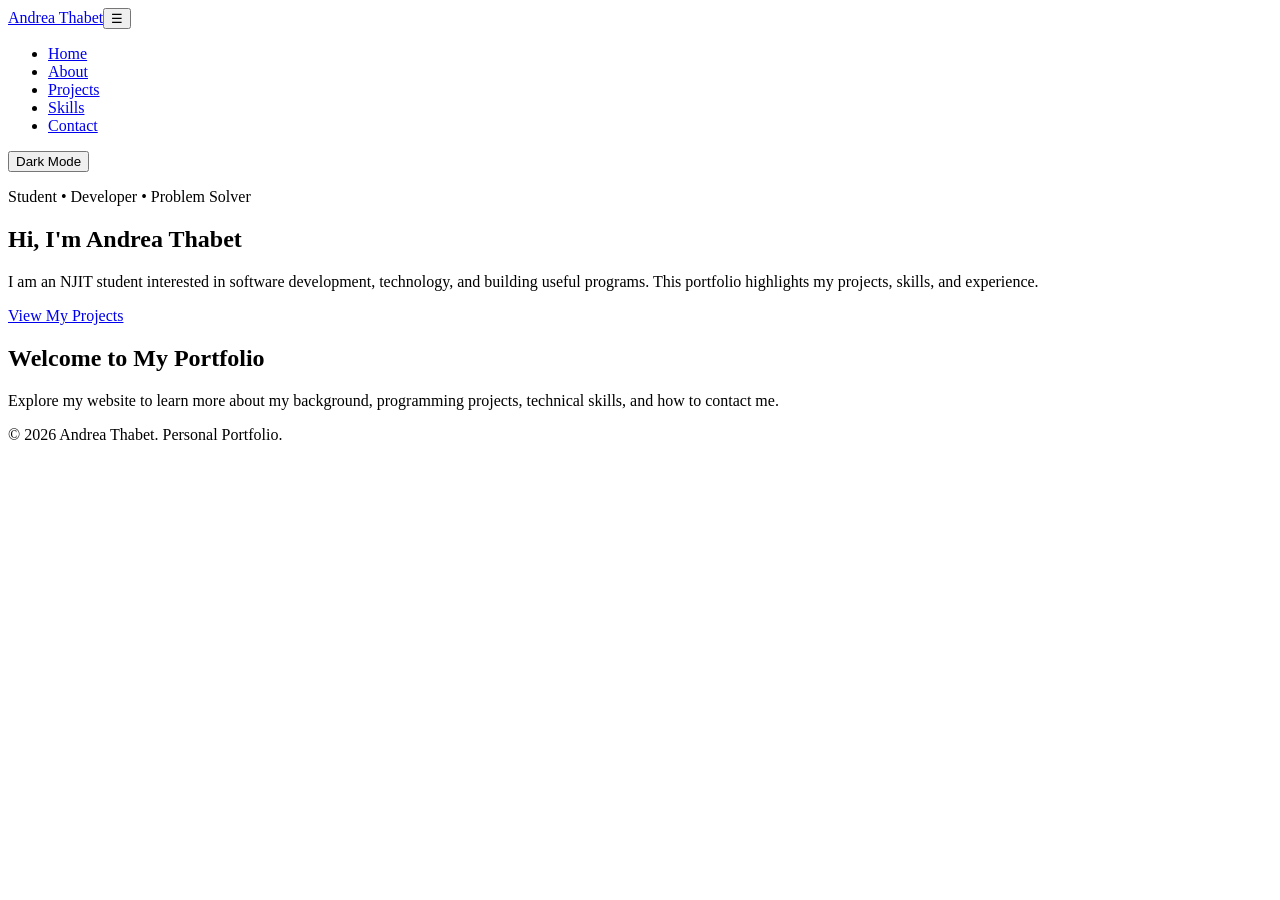
==== index.html @ d299935b "Add portfolio website files" ====
<!DOCTYPE html>
<html lang="en">
<head><meta charset="UTF-8"><meta name="viewport" content="width=device-width, initial-scale=1.0"><meta name="description" content="Andrea Thabet personal portfolio"><title>Andrea Thabet | Home</title><link rel="stylesheet" href="css/style.css"></head>
<body>
<header><nav class="navbar" aria-label="Main navigation"><a class="logo" href="index.html">Andrea Thabet</a><button class="menu-toggle" aria-label="Open navigation menu" aria-expanded="false">☰</button><ul class="nav-links"><li><a class="active" href="index.html">Home</a></li><li><a href="about.html">About</a></li><li><a href="projects.html">Projects</a></li><li><a href="skills.html">Skills</a></li><li><a href="contact.html">Contact</a></li></ul><button id="themeButton" class="theme-button" type="button">Dark Mode</button></nav></header>
<main><section class="hero"><div><p class="eyebrow">Student • Developer • Problem Solver</p><h1>Hi, I'm Andrea Thabet</h1><p>I am an NJIT student interested in software development, technology, and building useful programs. This portfolio highlights my projects, skills, and experience.</p><a class="button" href="projects.html">View My Projects</a></div></section><section class="section"><h2>Welcome to My Portfolio</h2><p>Explore my website to learn more about my background, programming projects, technical skills, and how to contact me.</p></section></main>
<footer><p>&copy; 2026 Andrea Thabet. Personal Portfolio.</p></footer><script src="js/script.js"></script></body></html>
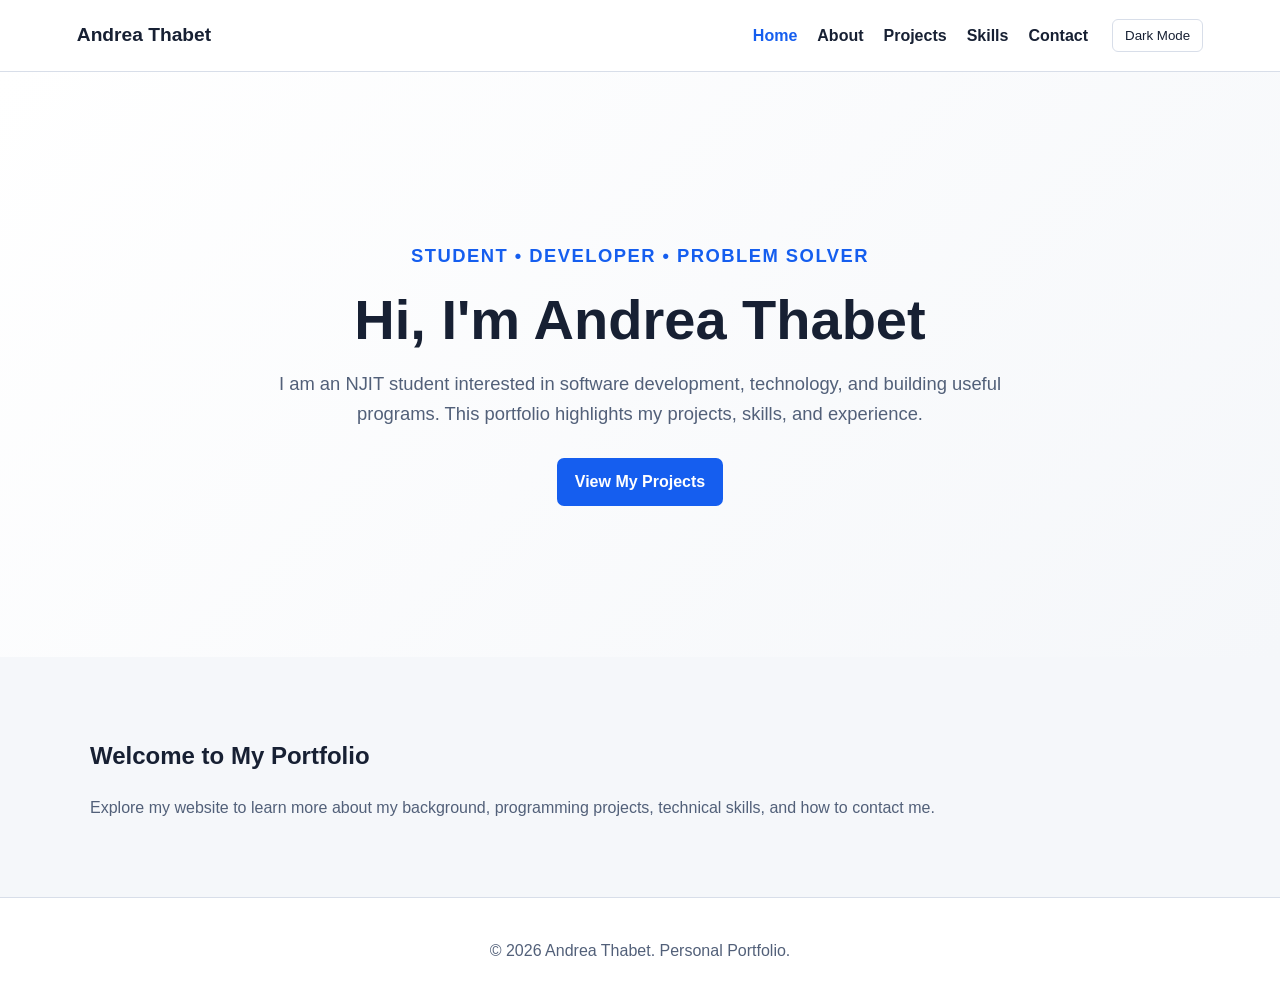
==== commit 9e9e85d2: "Update index.html" ====
--- a/index.html
+++ b/index.html
@@ -1,7 +1,91 @@
 <!DOCTYPE html>
 <html lang="en">
-<head><meta charset="UTF-8"><meta name="viewport" content="width=device-width, initial-scale=1.0"><meta name="description" content="Andrea Thabet personal portfolio"><title>Andrea Thabet | Home</title><link rel="stylesheet" href="css/style.css"></head>
+
+<head>
+    <meta charset="UTF-8">
+    <meta name="viewport" content="width=device-width, initial-scale=1.0">
+    <meta name="description" content="Andrea Thabet personal portfolio">
+    <title>Andrea Thabet | Home</title>
+
+    <link rel="stylesheet" href="style.css">
+</head>
+
 <body>
-<header><nav class="navbar" aria-label="Main navigation"><a class="logo" href="index.html">Andrea Thabet</a><button class="menu-toggle" aria-label="Open navigation menu" aria-expanded="false">☰</button><ul class="nav-links"><li><a class="active" href="index.html">Home</a></li><li><a href="about.html">About</a></li><li><a href="projects.html">Projects</a></li><li><a href="skills.html">Skills</a></li><li><a href="contact.html">Contact</a></li></ul><button id="themeButton" class="theme-button" type="button">Dark Mode</button></nav></header>
-<main><section class="hero"><div><p class="eyebrow">Student • Developer • Problem Solver</p><h1>Hi, I'm Andrea Thabet</h1><p>I am an NJIT student interested in software development, technology, and building useful programs. This portfolio highlights my projects, skills, and experience.</p><a class="button" href="projects.html">View My Projects</a></div></section><section class="section"><h2>Welcome to My Portfolio</h2><p>Explore my website to learn more about my background, programming projects, technical skills, and how to contact me.</p></section></main>
-<footer><p>&copy; 2026 Andrea Thabet. Personal Portfolio.</p></footer><script src="js/script.js"></script></body></html>
+
+<header>
+    <nav class="navbar" aria-label="Main navigation">
+
+        <a class="logo" href="index.html">Andrea Thabet</a>
+
+        <button class="menu-toggle"
+                aria-label="Open navigation menu"
+                aria-expanded="false">
+            ☰
+        </button>
+
+        <ul class="nav-links">
+            <li><a class="active" href="index.html">Home</a></li>
+            <li><a href="about.html">About</a></li>
+            <li><a href="projects.html">Projects</a></li>
+            <li><a href="skills.html">Skills</a></li>
+            <li><a href="contact.html">Contact</a></li>
+        </ul>
+
+        <button id="themeButton"
+                class="theme-button"
+                type="button">
+            Dark Mode
+        </button>
+
+    </nav>
+</header>
+
+
+<main>
+
+    <section class="hero">
+        <div>
+
+            <p class="eyebrow">
+                Student • Developer • Problem Solver
+            </p>
+
+            <h1>Hi, I'm Andrea Thabet</h1>
+
+            <p>
+                I am an NJIT student interested in software development,
+                technology, and building useful programs. This portfolio
+                highlights my projects, skills, and experience.
+            </p>
+
+            <a class="button" href="projects.html">
+                View My Projects
+            </a>
+
+        </div>
+    </section>
+
+
+    <section class="section">
+
+        <h2>Welcome to My Portfolio</h2>
+
+        <p>
+            Explore my website to learn more about my background,
+            programming projects, technical skills, and how to contact me.
+        </p>
+
+    </section>
+
+</main>
+
+
+<footer>
+    <p>&copy; 2026 Andrea Thabet. Personal Portfolio.</p>
+</footer>
+
+
+<script src="script.js"></script>
+
+</body>
+</html>
--- a/style.css
+++ b/style.css
@@ -0,0 +1,3 @@
+:root{--bg:#f5f7fa;--surface:#fff;--text:#172033;--muted:#526079;--accent:#155eef;--accent-dark:#0d47bd;--border:#d8dee9;--shadow:0 8px 24px rgba(0,0,0,.08)}
+*{box-sizing:border-box}html{scroll-behavior:smooth}body{margin:0;font-family:Arial,Helvetica,sans-serif;background:var(--bg);color:var(--text);line-height:1.6}body.dark{--bg:#101522;--surface:#1b2233;--text:#f4f7fb;--muted:#c5cede;--accent:#78a9ff;--accent-dark:#a9c7ff;--border:#3b465c;--shadow:0 8px 24px rgba(0,0,0,.3)}a{color:var(--accent)}a:focus-visible,button:focus-visible,input:focus-visible,textarea:focus-visible{outline:3px solid var(--accent);outline-offset:3px}.navbar{min-height:72px;padding:0 6%;display:flex;align-items:center;gap:24px;background:var(--surface);border-bottom:1px solid var(--border)}.logo{font-size:1.2rem;font-weight:700;text-decoration:none;color:var(--text);margin-right:auto}.nav-links{display:flex;gap:20px;list-style:none;margin:0;padding:0}.nav-links a{text-decoration:none;color:var(--text);font-weight:600}.nav-links a:hover,.nav-links a.active{color:var(--accent)}.menu-toggle{display:none;background:transparent;border:1px solid var(--border);color:var(--text);font-size:1.5rem;padding:5px 10px;border-radius:6px}.theme-button{border:1px solid var(--border);background:var(--surface);color:var(--text);padding:8px 12px;border-radius:6px;cursor:pointer}.hero{min-height:65vh;display:grid;place-items:center;padding:60px 8%;text-align:center;background:linear-gradient(135deg,var(--surface),var(--bg))}.hero>div{max-width:800px}.hero h1,.section h1{font-size:clamp(2rem,5vw,3.5rem);line-height:1.1;margin:.3em 0}.hero p{font-size:1.15rem;color:var(--muted)}.eyebrow{color:var(--accent)!important;font-weight:700;text-transform:uppercase;letter-spacing:.08em}.button{display:inline-block;margin-top:12px;background:var(--accent);color:white;border:0;border-radius:7px;padding:11px 18px;text-decoration:none;font-weight:700;cursor:pointer}.button:hover{background:var(--accent-dark)}.section{width:min(1100px,88%);margin:0 auto;padding:60px 0}.section>p{color:var(--muted)}.content-card,.project-card,.contact-form{background:var(--surface);border:1px solid var(--border);border-radius:12px;padding:24px;box-shadow:var(--shadow)}.project-grid,.skills-grid{display:grid;grid-template-columns:repeat(3,1fr);gap:22px;margin-top:30px}.project-card h2{font-size:1.25rem}.project-placeholder{height:140px;display:grid;place-items:center;font-size:4rem;background:var(--bg);border-radius:8px}.tags{font-weight:700;color:var(--accent)!important}.contact-form{max-width:700px;display:grid;gap:10px;margin-top:25px}.contact-form label{font-weight:700}.contact-form input,.contact-form textarea{width:100%;padding:12px;border:1px solid var(--border);border-radius:6px;background:var(--bg);color:var(--text);font:inherit}.form-message{min-height:24px;font-weight:700}footer{text-align:center;padding:24px;background:var(--surface);border-top:1px solid var(--border);color:var(--muted)}
+@media(max-width:760px){.navbar{flex-wrap:wrap;padding:14px 5%}.menu-toggle{display:block}.theme-button{order:2}.nav-links{display:none;order:3;width:100%;flex-direction:column;padding:15px 0}.nav-links.open{display:flex}.project-grid,.skills-grid{grid-template-columns:1fr}.hero{min-height:55vh;padding:45px 6%}.section{width:90%;padding:40px 0}}
